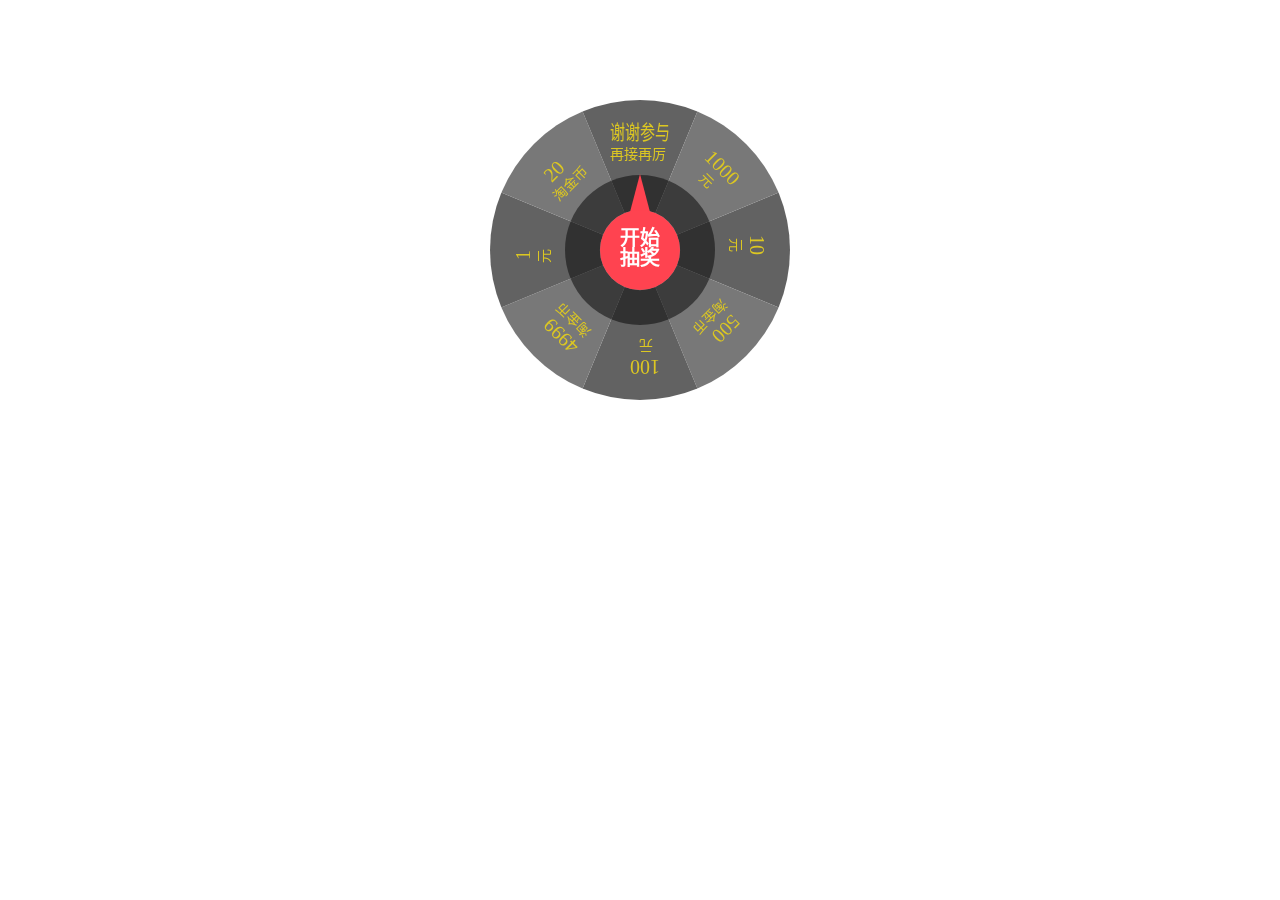
==== index.html @ 63155bf4 "Add files via upload" ====
<!DOCTYPE html>
<html lang="zh-cn">

<head>
	<meta charset="UTF-8">
	<title>HTML5 Canvas圆盘抽奖应用DEMO演示</title>
	<meta name="viewport" content="width=device-width, initial-scale=1, user-scalable=no">
	<link rel="stylesheet" type="text/css" href="main.css">
	<script type="text/javascript" src="jquery-1.11.3.min.js"></script>
	<script type="text/javascript" src="main.js">
	</script>
</head>

<body>
	<div class="turnplate_box">
		<canvas id="myCanvas" width="300px" height="300px"></canvas>
		<canvas id="myCanvas01" width="200px" height="200px"></canvas>
		<canvas id="myCanvas03" width="200px" height="200px"></canvas>
		<canvas id="myCanvas02" width="150px" height="150px"></canvas>
		<button id="tupBtn" class="turnplatw_btn"></button>
	</div>
	<!-- 更改系统默认弹窗 -->
	<script type="text/javascript">
		window.alert = function (str) {
			
			var alertFram = document.createElement("DIV");
			alertFram.id = "alertFram";
			alertFram.style.position = "absolute";
			alertFram.style.width = "280px";
			alertFram.style.height = "150px";
			alertFram.style.left = "50%";
			alertFram.style.top = "50%";
			alertFram.style.marginLeft = "-140px";
			alertFram.style.marginTop = "-110px";
			alertFram.style.textAlign = "center";
			alertFram.style.lineHeight = "150px";
			alertFram.style.zIndex = "300";
			sstrHtml = "<ul style=\"list-style:none;margin:0px;padding:0px;width:100%\">\n";
			sstrHtml += " <li style=\"background:#626262;text-align:left;padding-left:20px;font-size:14px;font-weight:bold;height:25px;line-height:25px;border:1px solid #F9CADE;color:white\">[你醒醒吧]</li>\n";
			sstrHtml += " <li style=\"background:#787878;text-align:center;font-size:12px;height:95px;line-height:95px;border-left:1px solid #F9CADE;border-right:1px solid #F9CADE;color:#DCC722\">" + str + "</li>\n";
			sstrHtml += " <li style=\"background:#626262;text-align:center;font-weight:bold;height:30px;line-height:25px; border:1px solid #F9CADE;\"><input type=\"button\" value=\"确 定\" onclick=\"press()\" style=\"width:80px;height:20px;background:#626262;color:white;border:1px solid white;font-size:14px;line-height:20px;outline:none;margin-top: 4px\"/></li>\n";
		    sstrHtml += "</ul>\n";
			alertFram.innerHTML = sstrHtml;
			document.body.appendChild(alertFram);
			this.press = function () {
				alertFram.style.display = "none";
			}
		}
	</script>
</body>

</html>
---- main.css ----
*{
	padding: 0px;
	margin: 0px;
	font-size: 16px;
	font-family: "Microsoft YaHei";
}
.turnplate_box{
	width: 300px;
	height: 300px;
	margin: 100px auto;
	position: relative; 
}
.turnplate_box canvas{
	position: absolute;
}
#myCanvas{
	background-color: white;
	border-radius: 100%;
}
#myCanvas01,#myCanvas03{
	left: 50px;
	top: 50px;
	z-index: 30;
}
#myCanvas02{
	left: 75px;
	top: 75px;
	z-index: 20;
}
#myCanvas{
    -o-transform:  transform 6s;
	-ms-transform:  transform 6s;
	-moz-transform:  transform 6s;		
	-webkit-transform:  transform 2s ;
	transition: transform 2s ;
}
.turnplatw_btn{
	width: 60px;
	height: 60px;
	left: 120px;
	top: 120px;
	border-radius: 100%;
	position: absolute;
	cursor: pointer;
	border: none;
	background: transparent;
	outline: none;
	z-index: 40;
}
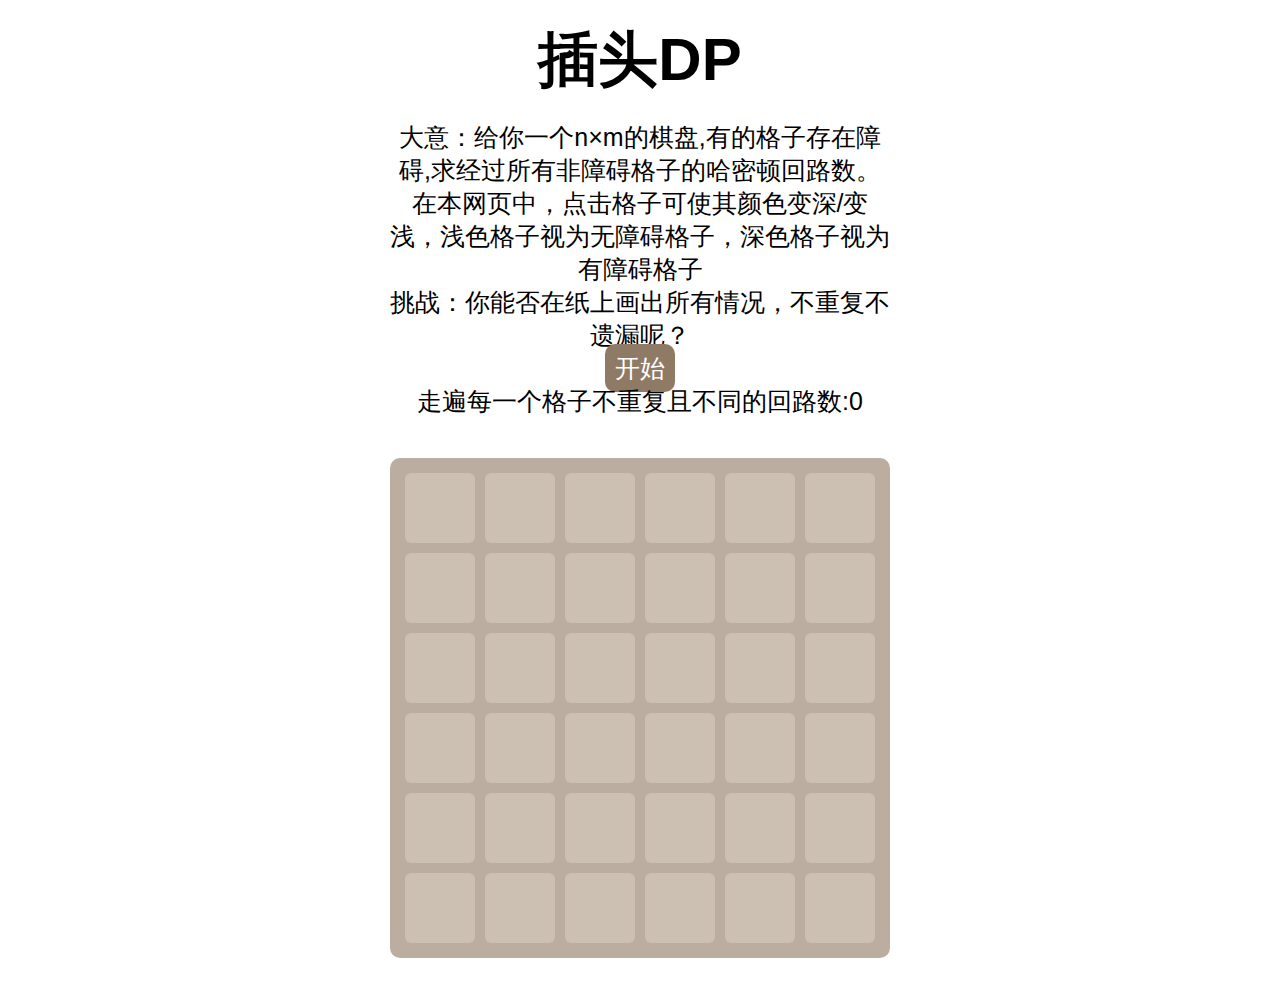
==== commit fac7d104: "Add files via upload" ====
--- a/index.html
+++ b/index.html
@@ -1,52 +1,31 @@
 <!DOCTYPE html>
-<html lang="zh-cn">
+<html>
+<head>
+<meta http-equiv="Content-Type" content="text/html; charset=UTF-8">
+<title>网页版2048</title>
+<link rel="stylesheet" type="text/css" href="style.css">
 
-<head>
-	<meta charset="UTF-8">
-	<title>HTML5 Canvas圆盘抽奖应用DEMO演示</title>
-	<meta name="viewport" content="width=device-width, initial-scale=1, user-scalable=no">
-	<link rel="stylesheet" type="text/css" href="main.css">
-	<script type="text/javascript" src="jquery-1.11.3.min.js"></script>
-	<script type="text/javascript" src="main.js">
-	</script>
 </head>
-
 <body>
-	<div class="turnplate_box">
-		<canvas id="myCanvas" width="300px" height="300px"></canvas>
-		<canvas id="myCanvas01" width="200px" height="200px"></canvas>
-		<canvas id="myCanvas03" width="200px" height="200px"></canvas>
-		<canvas id="myCanvas02" width="150px" height="150px"></canvas>
-		<button id="tupBtn" class="turnplatw_btn"></button>
-	</div>
-	<!-- 更改系统默认弹窗 -->
-	<script type="text/javascript">
-		window.alert = function (str) {
-			
-			var alertFram = document.createElement("DIV");
-			alertFram.id = "alertFram";
-			alertFram.style.position = "absolute";
-			alertFram.style.width = "280px";
-			alertFram.style.height = "150px";
-			alertFram.style.left = "50%";
-			alertFram.style.top = "50%";
-			alertFram.style.marginLeft = "-140px";
-			alertFram.style.marginTop = "-110px";
-			alertFram.style.textAlign = "center";
-			alertFram.style.lineHeight = "150px";
-			alertFram.style.zIndex = "300";
-			sstrHtml = "<ul style=\"list-style:none;margin:0px;padding:0px;width:100%\">\n";
-			sstrHtml += " <li style=\"background:#626262;text-align:left;padding-left:20px;font-size:14px;font-weight:bold;height:25px;line-height:25px;border:1px solid #F9CADE;color:white\">[你醒醒吧]</li>\n";
-			sstrHtml += " <li style=\"background:#787878;text-align:center;font-size:12px;height:95px;line-height:95px;border-left:1px solid #F9CADE;border-right:1px solid #F9CADE;color:#DCC722\">" + str + "</li>\n";
-			sstrHtml += " <li style=\"background:#626262;text-align:center;font-weight:bold;height:30px;line-height:25px; border:1px solid #F9CADE;\"><input type=\"button\" value=\"确 定\" onclick=\"press()\" style=\"width:80px;height:20px;background:#626262;color:white;border:1px solid white;font-size:14px;line-height:20px;outline:none;margin-top: 4px\"/></li>\n";
-		    sstrHtml += "</ul>\n";
-			alertFram.innerHTML = sstrHtml;
-			document.body.appendChild(alertFram);
-			this.press = function () {
-				alertFram.style.display = "none";
-			}
-		}
-	</script>
+    <header>
+        <h1>插头DP</h1>
+        
+        <p>
+            大意：给你一个n×m的棋盘,有的格子存在障碍,求经过所有非障碍格子的哈密顿回路数。
+            <br/>
+            在本网页中，点击格子可使其颜色变深/变浅，浅色格子视为无障碍格子，深色格子视为有障碍格子
+            <br/>
+            挑战：你能否在纸上画出所有情况，不重复不遗漏呢？
+            <br/>
+            <a href="javascript:plugdp();" id="newgamebutton">开始</a>
+            <br/>
+            走遍每一个格子不重复且不同的回路数:<span id="score">0</span>
+        </p>
+    </header>
+    <div id="grid-container">
+    </div>
+    <script type="text/javascript"
+    src="jquery-1.11.3.min.js"></script>
+<script type="text/javascript" src="dpjs.js"></script>
 </body>
-
 </html>--- a/style.css
+++ b/style.css
@@ -0,0 +1,82 @@
+*{
+	padding: 0;
+	margin: 0;
+}
+ 
+header{
+    display:block;
+    margin:0 auto;
+    width:500px;
+    text-align:center;
+}
+ 
+header h1{
+    font-family:Arial, Helvetica, sans-serif;
+    font-size:60px;
+    font-weight:bold;
+    margin-top: 20px;
+    margin-bottom: 20px;    
+}
+ 
+header #newgamebutton{
+    width:100px;
+    padding:10px;
+    background:#8f7a66;
+    font-family:Arial, Helvetica, sans-serif;
+    color:white;
+    border-radius:10px;
+    text-decoration:none;
+    
+}
+ 
+header #newgamebutton:hover{
+    background:#9f8b77;
+}
+ 
+header p{
+    font-family:Arial, Helvetica, sans-serif;
+    font-size:25px;
+    margin:20px auto;
+}
+ 
+#grid-container{
+    width:460px;
+    height:460px;
+    padding:20px;
+    margin:40px auto;
+    background:#bbada0;
+    border-radius:10px;
+    position:relative;
+}
+ 
+.grid-cell{
+    width:70px;
+    height:70px;
+    border-radius:6px;
+    background:#ccc0b3;
+    position:absolute;
+}
+ 
+.number-cell{
+    width:100px;
+    height:100px;
+    border-radius:6px;
+    line-height:100px;
+    font:Arial, Helvetica, sans-serif;
+    font-size:50px;
+    font-weight:bold;
+    text-align: center;
+    position:absolute;
+}
+#gameover{
+    background-color:black;
+    color: white;
+    font-family:Arial, Helvetica, sans-serif;
+    font-size:60px;
+    position: absolute;
+    top:45%;
+    left:42%;
+    width:250px;
+    text-align:center;
+    display: none;
+}